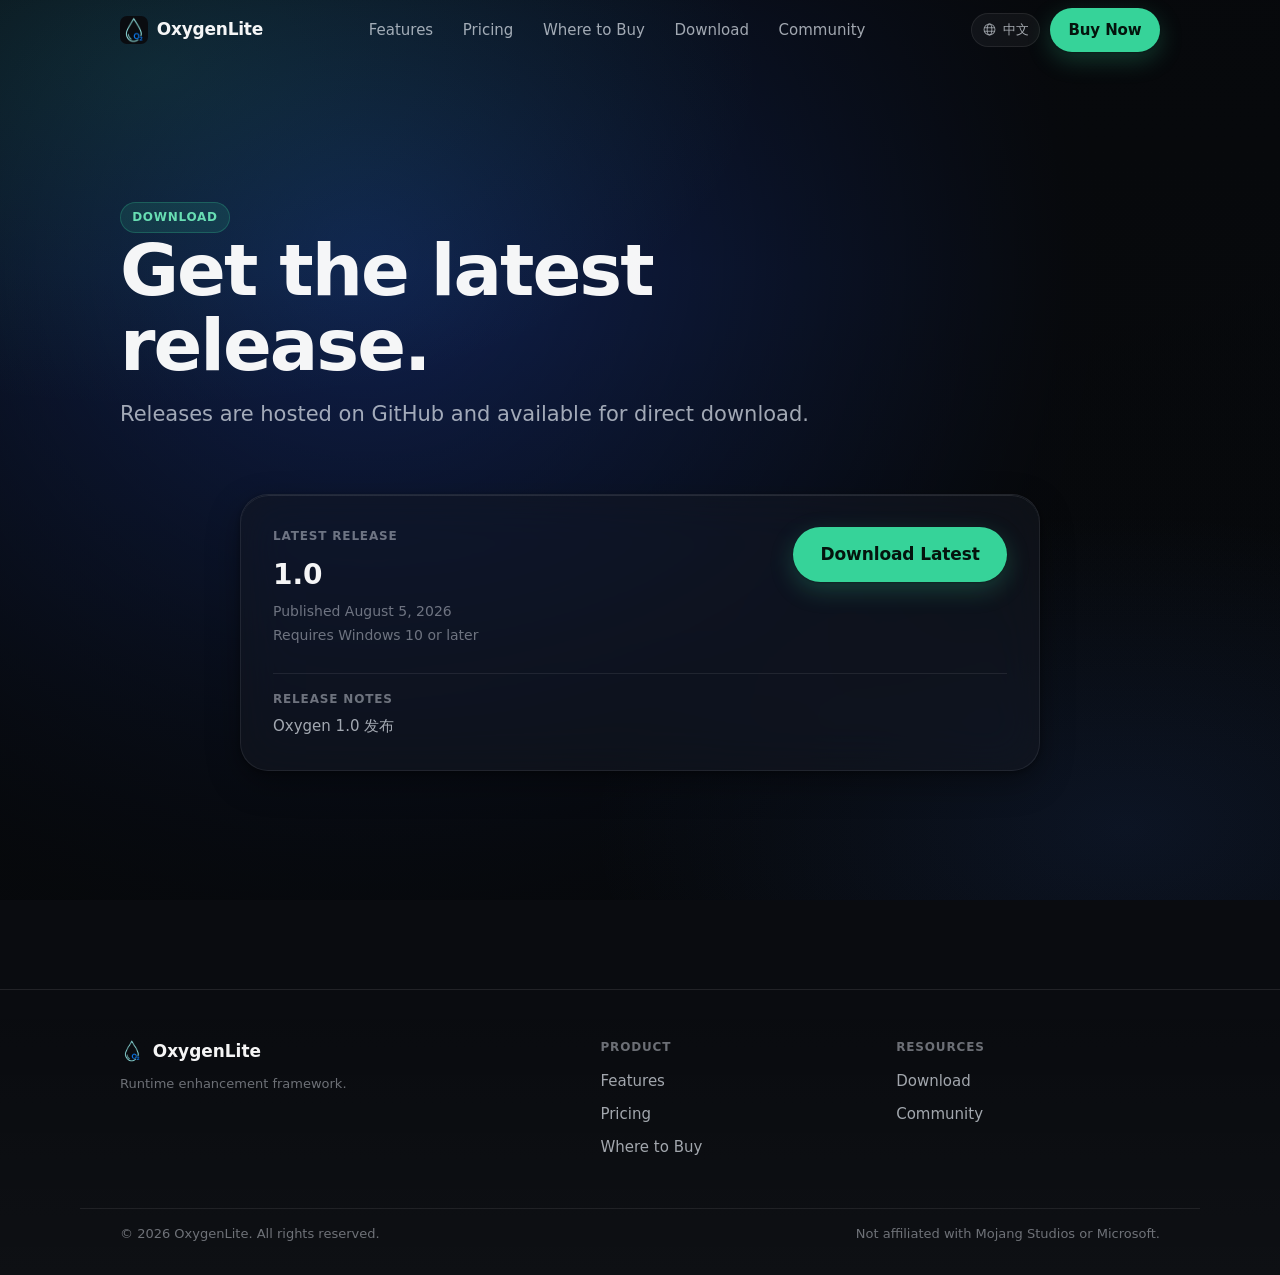
==== download.html @ be45eabd "OxygenLiteHTML OxygenLiteHTML" ====
<!DOCTYPE html>
<html lang="en" data-theme="dark">
<head>
<meta charset="utf-8">
<meta name="viewport" content="width=device-width, initial-scale=1.0, viewport-fit=cover">
<meta name="theme-color" content="#0a0c10">
<meta name="color-scheme" content="dark">
<title>Download — OxygenLite</title>
<link rel="icon" href="./Oxygen.png">
<style>
:root {
  color-scheme: dark;
  --brand-h: 158; --brand-s: 64%; --brand-l: 52%;
  --brand: hsl(var(--brand-h) var(--brand-s) var(--brand-l));
  --brand-bright: hsl(var(--brand-h) var(--brand-s) 64%);
  --brand-a12: hsl(var(--brand-h) var(--brand-s) var(--brand-l) / .12);
  --brand-a24: hsl(var(--brand-h) var(--brand-s) var(--brand-l) / .24);
  --brand-a40: hsl(var(--brand-h) var(--brand-s) var(--brand-l) / .4);
  --canvas: #0a0c10;
  --material-thick: rgba(14, 17, 22, .86);
  --material-regular: rgba(20, 24, 31, .62);
  --material-thin: rgba(255, 255, 255, .045);
  --blur-thick: 40px; --blur-regular: 24px; --blur-thin: 14px;
  --edge-highlight: rgba(255, 255, 255, .1);
  --separator: rgba(255, 255, 255, .08);
  --separator-strong: rgba(255, 255, 255, .14);
  --label: rgba(255, 255, 255, .96);
  --label-secondary: rgba(235, 240, 248, .68);
  --label-tertiary: rgba(235, 240, 248, .44);
  --shadow-md: 0 2px 6px rgba(0, 0, 0, .34), 0 12px 32px rgba(0, 0, 0, .34);
  --r-xs: 8px; --r-sm: 12px; --r-md: 16px; --r-lg: 22px; --r-xl: 28px; --r-pill: 999px;
  --sp-1: .25rem; --sp-2: .5rem; --sp-3: .75rem; --sp-4: 1rem;
  --sp-5: 1.5rem; --sp-6: 2rem; --sp-7: 3rem;
  --gutter: clamp(1.25rem, 4vw, 2.5rem);
  --page-max: 1120px;
  --font-ui: system-ui, -apple-system, "Segoe UI", Inter, Roboto, "PingFang SC", "Microsoft YaHei UI", sans-serif;
  --font-mono: ui-monospace, "SF Mono", "JetBrains Mono", Menlo, Consolas, monospace;
  --track-display: -.028em; --track-title: -.018em; --track-headline: -.01em;
  --lead-display: 1.04; --lead-title: 1.14; --lead-headline: 1.3; --lead-body: 1.62;
  --response-fast: .24s; --response-base: .34s;
  --ease-standard: cubic-bezier(.32, .72, 0, 1);
  --header-h: 60px;
  --z-nav: 100;
}
*, *::before, *::after { box-sizing: border-box; }
html { -webkit-text-size-adjust: 100%; scroll-behavior: smooth; scroll-padding-top: calc(var(--header-h) + var(--sp-6)); }
body {
  margin: 0; min-height: 100dvh; background: var(--canvas); color: var(--label-secondary);
  font-family: var(--font-ui); font-size: clamp(.9375rem, .9rem + .2vw, 1.0625rem);
  line-height: var(--lead-body); letter-spacing: 0;
  -webkit-font-smoothing: antialiased; overflow-x: hidden;
}
::selection { background: var(--brand-a40); color: #fff; }
img, svg { display: block; max-width: 100%; }
button { background: none; border: none; padding: 0; cursor: pointer; font: inherit; color: inherit; }
a { color: inherit; text-decoration: none; }
:focus-visible { outline: 2px solid var(--brand-bright); outline-offset: 3px; border-radius: var(--r-xs); }
h1, h2, h3, h4 { margin: 0; color: var(--label); font-weight: 600; text-wrap: balance; }
p { margin: 0; }
.t-display { font-size: clamp(2.5rem, 1.6rem + 4.2vw, 4.5rem); line-height: var(--lead-display); letter-spacing: var(--track-display); font-weight: 640; }
.t-title { font-size: clamp(1.875rem, 1.4rem + 2.1vw, 2.75rem); line-height: var(--lead-title); letter-spacing: var(--track-title); font-weight: 620; }
.t-body-lg { font-size: clamp(1.0625rem, 1rem + .5vw, 1.3125rem); line-height: 1.5; color: var(--label-secondary); }
.t-caption { font-size: .8125rem; line-height: 1.45; color: var(--label-tertiary); }
.measure { max-width: 68ch; }
.page { width: 100%; max-width: var(--page-max); margin-inline: auto; padding-inline: var(--gutter); }
.section { padding-block: clamp(4rem, 9vw, 7.5rem); }
.material {
  position: relative; background: var(--material-regular);
  backdrop-filter: blur(var(--blur-regular)) saturate(170%);
  -webkit-backdrop-filter: blur(var(--blur-regular)) saturate(170%);
  border: 1px solid var(--separator); border-radius: var(--r-lg); box-shadow: var(--shadow-md);
}
.material::before {
  content: ""; position: absolute; inset: 0; border-radius: inherit; padding-top: 1px;
  background: linear-gradient(to bottom, var(--edge-highlight), transparent 42%);
  -webkit-mask: linear-gradient(#000 0 0) content-box, linear-gradient(#000 0 0);
  -webkit-mask-composite: xor; mask-composite: exclude; pointer-events: none;
}
.reveal { opacity: 0; transition: opacity .8s var(--ease-standard); }
.reveal[data-revealed="true"] { opacity: 1; }
.btn {
  display: inline-flex; align-items: center; justify-content: center; gap: var(--sp-2);
  border-radius: var(--r-pill); font-weight: 590; letter-spacing: -.006em;
  white-space: nowrap; transition: background .2s, border-color .2s, box-shadow .2s;
}
.btn--md { padding: .6rem 1.15rem; font-size: .9375rem; }
.btn--lg { padding: .85rem 1.7rem; font-size: 1.0625rem; }
.btn--primary { background: var(--brand); color: #04140d; box-shadow: 0 1px 2px #0000004d, 0 8px 24px var(--brand-a24); }
.btn--primary:hover { background: var(--brand-bright); box-shadow: 0 1px 2px #0000004d, 0 10px 32px var(--brand-a40); }
.btn--secondary { background: var(--material-thin); color: var(--label); border: 1px solid var(--separator-strong); backdrop-filter: blur(var(--blur-thin)); }
.btn--secondary:hover { background: #ffffff17; border-color: #fff3; }
.backdrop { position: fixed; inset: 0; z-index: 0; overflow: hidden; pointer-events: none; background: var(--canvas); }
.backdrop__media {
  position: absolute; top: 0; left: 0; width: 50%; height: 50%; object-fit: cover;
  transform-origin: 0 0; transform: translate(-4vw, -4vh) scale(2.16);
  filter: blur(11px) saturate(.92) brightness(.88);
  background: radial-gradient(circle at 30% 30%, #1d4ed8, #0a0c10 60%);
}
.backdrop__scrim {
  position: absolute; inset: 0;
  background: linear-gradient(to bottom, #06080bbd, #06080b99 30%, #06080ba3, #06080bcc),
              radial-gradient(150% 95% at 50% 0%, transparent 38%, rgba(6,8,11,.36) 100%);
}
.backdrop__tint {
  position: absolute; inset: 0;
  background: radial-gradient(70% 55% at 12% 8%, var(--brand-a12), transparent 68%),
              radial-gradient(60% 50% at 88% 92%, rgba(63,125,251,.1), transparent 70%);
}
.shell { position: relative; z-index: 1; display: flex; flex-direction: column; min-height: 100dvh; }
main { flex: 1; }
.header {
  position: sticky; top: 0; z-index: var(--z-nav); background: transparent;
  transition: background-color var(--response-base); border-bottom: 1px solid transparent;
}
.header[data-scrolled="true"] {
  background: var(--material-thick);
  backdrop-filter: blur(var(--blur-thick)) saturate(180%);
  -webkit-backdrop-filter: blur(var(--blur-thick)) saturate(180%);
  border-bottom-color: var(--separator);
}
.header__inner { display: flex; align-items: center; justify-content: space-between; gap: var(--sp-5); height: var(--header-h); }
.brand { display: inline-flex; align-items: center; gap: .55rem; flex-shrink: 0; }
.brand__mark { width: 28px; height: 28px; border-radius: 7px; object-fit: contain; background: var(--canvas); }
.brand__name { color: var(--label); font-size: 1.0625rem; font-weight: 620; letter-spacing: -.014em; }
.nav { display: flex; align-items: center; gap: .35rem; margin-inline: auto; }
.nav__link { padding: .4rem .75rem; border-radius: var(--r-xs); color: var(--label-secondary); font-size: .9375rem; font-weight: 500; transition: color .2s; }
.nav__link:hover { color: var(--label); }
.header__actions { display: flex; align-items: center; gap: .6rem; flex-shrink: 0; }
.lang {
  display: inline-flex; align-items: center; gap: .35rem; padding: .35rem .65rem;
  border-radius: var(--r-pill); border: 1px solid var(--separator); background: var(--material-thin);
  color: var(--label-secondary); font-size: .8125rem; font-weight: 590; cursor: pointer;
  transition: color .2s, border-color .2s;
}
.lang:hover { color: var(--label); border-color: var(--separator-strong); }
.lang__globe { width: 15px; height: 15px; opacity: .8; }
.header__toggle { display: none; flex-direction: column; justify-content: center; gap: 5px; width: 34px; height: 34px; padding: 0 8px; border-radius: var(--r-xs); }
.header__bar { display: block; height: 1.5px; width: 100%; background: var(--label); border-radius: 1px; transition: transform .2s; }
.header__bar[data-open="true"]:first-child { transform: translateY(3.25px) rotate(45deg); }
.header__bar[data-open="true"]:last-child { transform: translateY(-3.25px) rotate(-45deg); }
.sheet { display: none; border-top: 1px solid var(--separator); background: var(--material-thick); backdrop-filter: blur(var(--blur-thick)); }
.sheet__nav { display: flex; flex-direction: column; padding: var(--sp-2) var(--gutter) var(--sp-4); }
.sheet__link { padding: .8rem 0; border-bottom: 1px solid var(--separator); color: var(--label-secondary); font-size: 1rem; }
@media (max-width: 900px) {
  .nav, .header__cta, .lang--desktop { display: none; }
  .header__toggle, .sheet { display: flex; }
  .sheet { flex-direction: column; }
}
.eyebrow {
  display: inline-flex; align-items: center; gap: var(--sp-2); align-self: flex-start;
  padding: .3rem .7rem; border-radius: var(--r-pill); background: var(--brand-a12);
  border: 1px solid var(--brand-a24); color: var(--brand-bright);
  font-size: .75rem; font-weight: 600; letter-spacing: .06em; text-transform: uppercase;
}
.hero-inner { padding-block: clamp(4.5rem, 11vw, 9rem) clamp(2rem, 5vw, 4rem); }
.hero-inner .t-display { max-width: 16ch; margin-bottom: var(--sp-4); }
.hero-inner .t-body-lg { max-width: 52ch; }

/* ===== 下载页面特有样式 ===== */
.release-card {
  max-width: 800px;
  margin: 0 auto;
  padding: var(--sp-6);
  border-radius: var(--r-xl);
  position: relative; overflow: hidden; isolation: isolate;
  transition: border-color var(--response-base);
}
.release-card:hover { border-color: var(--separator-strong); }
.release-card__glow {
  position: absolute; inset: -1px; z-index: -1; border-radius: inherit;
  background: radial-gradient(
    26rem circle at var(--px, 50%) var(--py, 50%),
    hsl(var(--brand-h) var(--brand-s) var(--brand-l) / .16),
    transparent 62%
  );
  opacity: var(--glow, 0);
  transition: opacity var(--response-base) var(--ease-standard);
  pointer-events: none;
}
.release-card__header {
  display: flex; justify-content: space-between; align-items: flex-start;
  gap: var(--sp-4); margin-bottom: var(--sp-4); flex-wrap: wrap;
}
.release-card__info { flex: 1; min-width: 200px; }
.release-card__label {
  font-size: .75rem; font-weight: 640; letter-spacing: .07em;
  text-transform: uppercase; color: var(--label-tertiary); margin-bottom: .3rem;
}
.release-card__version {
  font-size: 1.75rem; font-weight: 650; color: var(--label); margin-bottom: .2rem;
}
.release-card__meta {
  font-size: .875rem; color: var(--label-tertiary); margin-bottom: .1rem;
}
.release-card__notes {
  margin-top: var(--sp-5); padding-top: var(--sp-4);
  border-top: 1px solid var(--separator);
}
.release-card__notes-label {
  font-size: .75rem; font-weight: 640; letter-spacing: .07em;
  text-transform: uppercase; color: var(--label-tertiary); margin-bottom: .3rem;
}
.release-card__notes-text { font-size: .9375rem; color: var(--label-secondary); }
.release-card__cta { flex-shrink: 0; }

.footer { margin-top: clamp(4rem, 8vw, 7rem); padding-top: var(--sp-7); background: linear-gradient(to bottom, transparent, rgba(255,255,255,.018)); border-top: 1px solid var(--separator); }
.footer__inner { display: grid; grid-template-columns: 1.7fr 1fr 1fr; gap: var(--sp-6); padding-bottom: var(--sp-7); }
.footer__brand { display: flex; flex-direction: column; gap: .6rem; max-width: 22rem; }
.footer__mark { border-radius: 6px; }
.footer__name { color: var(--label); font-weight: 620; }
.footer__col { display: flex; flex-direction: column; gap: .55rem; }
.footer__heading { font-size: .75rem; font-weight: 640; letter-spacing: .07em; text-transform: uppercase; color: var(--label-tertiary); margin-bottom: .2rem; }
.footer__link { color: var(--label-secondary); font-size: .9375rem; transition: color .2s; }
.footer__link:hover { color: var(--label); }
.footer__base { display: flex; justify-content: space-between; gap: var(--sp-4); flex-wrap: wrap; padding-block: var(--sp-4) var(--sp-6); border-top: 1px solid var(--separator); }
@media (max-width: 900px) { .footer__inner { grid-template-columns: 1fr 1fr; } .footer__brand { grid-column: 1 / -1; } }
@media (prefers-reduced-motion: reduce) {
  .reveal { opacity: 1 !important; transition: none !important; }
  .release-card__glow { transition: none !important; }
}
</style>
</head>
<body>

<div class="backdrop" aria-hidden="true">
  <div class="backdrop__media"></div>
  <div class="backdrop__scrim"></div>
  <div class="backdrop__tint"></div>
</div>

<div class="shell">
  <header class="header" id="siteHeader">
    <div class="header__inner page">
      <a class="brand" href="index.html">
        <img class="brand__mark" src="./Oxygen.png" alt="OxygenLite" width="28" height="28">
        <span class="brand__name">OxygenLite</span>
      </a>
      <nav class="nav" aria-label="Main">
        <a href="index.html#features" class="nav__link" data-i18n="nav_features">Features</a>
        <a href="index.html#pricing" class="nav__link" data-i18n="nav_pricing">Pricing</a>
        <a href="buy.html" class="nav__link" data-i18n="nav_buy">Where to Buy</a>
        <a href="download.html" class="nav__link" data-i18n="nav_download">Download</a>
        <a href="community.html" class="nav__link" data-i18n="nav_community">Community</a>
      </nav>
      <div class="header__actions">
        <button class="lang lang--desktop" type="button" id="langToggle">
          <svg class="lang__globe" viewBox="0 0 20 20" aria-hidden="true">
            <circle cx="10" cy="10" r="7.25" fill="none" stroke="currentColor" stroke-width="1.4"/>
            <ellipse cx="10" cy="10" rx="3.1" ry="7.25" fill="none" stroke="currentColor" stroke-width="1.4"/>
            <path d="M3 7.6h14M3 12.4h14" stroke="currentColor" stroke-width="1.4" fill="none"/>
          </svg>
          <span id="langLabel">中文</span>
        </button>
        <a href="buy.html" class="btn btn--primary btn--md header__cta" data-i18n="header_buy">Buy Now</a>
        <button class="header__toggle" type="button" aria-label="Menu" aria-expanded="false" id="menuToggle">
          <span class="header__bar" data-open="false"></span>
          <span class="header__bar" data-open="false"></span>
        </button>
      </div>
    </div>
    <div class="sheet" id="mobileSheet" style="display: none;">
      <nav class="sheet__nav">
        <a href="index.html#features" class="sheet__link" data-i18n="nav_features">Features</a>
        <a href="index.html#pricing" class="sheet__link" data-i18n="nav_pricing">Pricing</a>
        <a href="buy.html" class="sheet__link" data-i18n="nav_buy">Where to Buy</a>
        <a href="download.html" class="sheet__link" data-i18n="nav_download">Download</a>
        <a href="community.html" class="sheet__link" data-i18n="nav_community">Community</a>
        <button class="sheet__link" type="button" id="langToggleMobile" style="text-align:left; border:none; color:var(--brand-bright);">中文</button>
      </nav>
    </div>
  </header>

  <main>
    <section class="hero-inner">
      <div class="page">
        <span class="reveal eyebrow" data-revealed="true" data-i18n="download_badge">Download</span>
        <h1 class="t-display reveal" data-revealed="true" data-i18n="download_title">Get the latest release.</h1>
        <p class="t-body-lg reveal" data-revealed="true" data-i18n="download_subtitle">Releases are hosted on GitHub and available for direct download.</p>
      </div>
    </section>

    <section class="section" style="padding-top:0">
      <div class="page">
        <!-- 最新版本卡片 -->
        <div class="release-card material reveal" data-revealed="true">
          <span class="release-card__glow" aria-hidden="true"></span>
          <div class="release-card__header">
            <div class="release-card__info">
              <p class="release-card__label" data-i18n="download_latest_label">Latest Release</p>
              <h2 class="release-card__version" data-i18n="download_latest_version">1.0</h2>
              <p class="release-card__meta" data-i18n="download_latest_date">Published August 5, 2026</p>
              <p class="release-card__meta" data-i18n="download_latest_req">Requires Windows 10 or later</p>
            </div>
            <a href="https://github.com/Mscnqwq/oxygenlite/releases/tag/OxygenMain" target="_blank" rel="noopener noreferrer" class="btn btn--primary btn--lg release-card__cta" data-i18n="download_latest_cta">Download Latest</a>
          </div>
          <div class="release-card__notes">
            <p class="release-card__notes-label" data-i18n="download_notes_label">Release Notes</p>
            <p class="release-card__notes-text" data-i18n="download_notes_text">Oxygen 1.0 发布</p>
          </div>
        </div>
      </div>
    </section>
  </main>

  <footer class="footer">
    <div class="footer__inner page">
      <div class="footer__brand">
        <div style="display:flex;align-items:center;gap:.55rem;">
          <img src="./Oxygen.png" alt="" width="24" height="24" class="footer__mark">
          <span class="footer__name">OxygenLite</span>
        </div>
        <p class="t-caption" data-i18n="footer_tagline">Runtime enhancement framework.</p>
      </div>
      <nav class="footer__col">
        <h3 class="footer__heading" data-i18n="footer_product">Product</h3>
        <a href="index.html#features" class="footer__link" data-i18n="nav_features">Features</a>
        <a href="index.html#pricing" class="footer__link" data-i18n="nav_pricing">Pricing</a>
        <a href="buy.html" class="footer__link" data-i18n="nav_buy">Where to Buy</a>
      </nav>
      <nav class="footer__col">
        <h3 class="footer__heading" data-i18n="footer_resources">Resources</h3>
        <a href="download.html" class="footer__link" data-i18n="nav_download">Download</a>
        <a href="community.html" class="footer__link" data-i18n="nav_community">Community</a>
      </nav>
    </div>
    <div class="footer__base page">
      <p class="t-caption" data-i18n="footer_copy">© 2026 OxygenLite. All rights reserved.</p>
      <p class="t-caption" data-i18n="footer_disclaimer">Not affiliated with Mojang Studios or Microsoft.</p>
    </div>
  </footer>
</div>

<script>
const i18n = {
  en: {
    nav_features: "Features", nav_pricing: "Pricing", nav_buy: "Where to Buy",
    nav_download: "Download", nav_community: "Community",
    header_buy: "Buy Now",
    download_badge: "Download",
    download_title: "Get the latest release.",
    download_subtitle: "Releases are hosted on GitHub and available for direct download.",
    download_latest_label: "Latest Release",
    download_latest_version: "1.0",
    download_latest_date: "Published August 5, 2026",
    download_latest_req: "Requires Windows 10 or later",
    download_latest_cta: "Download Latest",
    download_notes_label: "Release Notes",
    download_notes_text: "Oxygen 1.0 发布",
    footer_tagline: "Runtime enhancement framework.",
    footer_product: "Product", footer_resources: "Resources",
    footer_copy: "© 2026 OxygenLite. All rights reserved.",
    footer_disclaimer: "Not affiliated with Mojang Studios or Microsoft."
  },
  zh: {
    nav_features: "功能", nav_pricing: "定价", nav_buy: "购买渠道",
    nav_download: "下载", nav_community: "社区",
    header_buy: "立即购买",
    download_badge: "下载",
    download_title: "获取最新版本。",
    download_subtitle: "发布包托管在 GitHub，支持直接下载。",
    download_latest_label: "最新版本",
    download_latest_version: "1.0",
    download_latest_date: "发布于 2026 年 8 月 5 日",
    download_latest_req: "需要 Windows 10 或更高版本",
    download_latest_cta: "下载最新版",
    download_notes_label: "更新说明",
    download_notes_text: "Oxygen 1.0 发布",
    footer_tagline: "运行时增强框架。",
    footer_product: "产品", footer_resources: "资源",
    footer_copy: "© 2026 OxygenLite. 版权所有。",
    footer_disclaimer: "与 Mojang Studios 或 Microsoft 无关。"
  }
};

let currentLang = "en";
function setLang(lang) {
  currentLang = lang;
  const dict = i18n[lang];
  document.querySelectorAll("[data-i18n]").forEach(el => {
    const key = el.getAttribute("data-i18n");
    if (dict[key] !== undefined) el.textContent = dict[key];
  });
  const label = lang === "en" ? "中文" : "EN";
  document.getElementById("langLabel").textContent = label;
  document.getElementById("langToggleMobile").textContent = label;
  document.documentElement.lang = lang === "en" ? "en" : "zh-CN";
}
document.getElementById("langToggle").addEventListener("click", () => setLang(currentLang === "en" ? "zh" : "en"));
document.getElementById("langToggleMobile").addEventListener("click", () => setLang(currentLang === "en" ? "zh" : "en"));
setLang("en");

const header = document.getElementById("siteHeader");
const onScroll = () => { header.dataset.scrolled = window.scrollY > 10 ? "true" : "false"; };
onScroll();
window.addEventListener("scroll", onScroll, { passive: true });

const toggle = document.getElementById("menuToggle");
const sheet = document.getElementById("mobileSheet");
toggle.addEventListener("click", () => {
  const open = sheet.style.display === "none" || sheet.style.display === "";
  sheet.style.display = open ? "flex" : "none";
  toggle.setAttribute("aria-expanded", String(open));
  toggle.querySelectorAll(".header__bar").forEach(b => b.dataset.open = String(open));
});
sheet.querySelectorAll("a").forEach(a => a.addEventListener("click", () => {
  sheet.style.display = "none";
  toggle.setAttribute("aria-expanded", "false");
  toggle.querySelectorAll(".header__bar").forEach(b => b.dataset.open = "false");
}));

const reveals = document.querySelectorAll(".reveal");
if ("IntersectionObserver" in window) {
  const io = new IntersectionObserver(entries => {
    entries.forEach(e => { if (e.isIntersecting) { e.target.dataset.revealed = "true"; io.unobserve(e.target); } });
  }, { threshold: 0.1, rootMargin: "0px 0px -5% 0px" });
  reveals.forEach(el => io.observe(el));
} else { reveals.forEach(el => el.dataset.revealed = "true"); }

// 光晕效果
document.querySelectorAll(".release-card").forEach(card => {
  card.addEventListener("pointermove", e => {
    const rect = card.getBoundingClientRect();
    card.style.setProperty("--px", `${e.clientX - rect.left}px`);
    card.style.setProperty("--py", `${e.clientY - rect.top}px`);
    card.style.setProperty("--glow", "1");
  });
  card.addEventListener("pointerleave", () => card.style.setProperty("--glow", "0"));
});
</script>
</body>
</html>
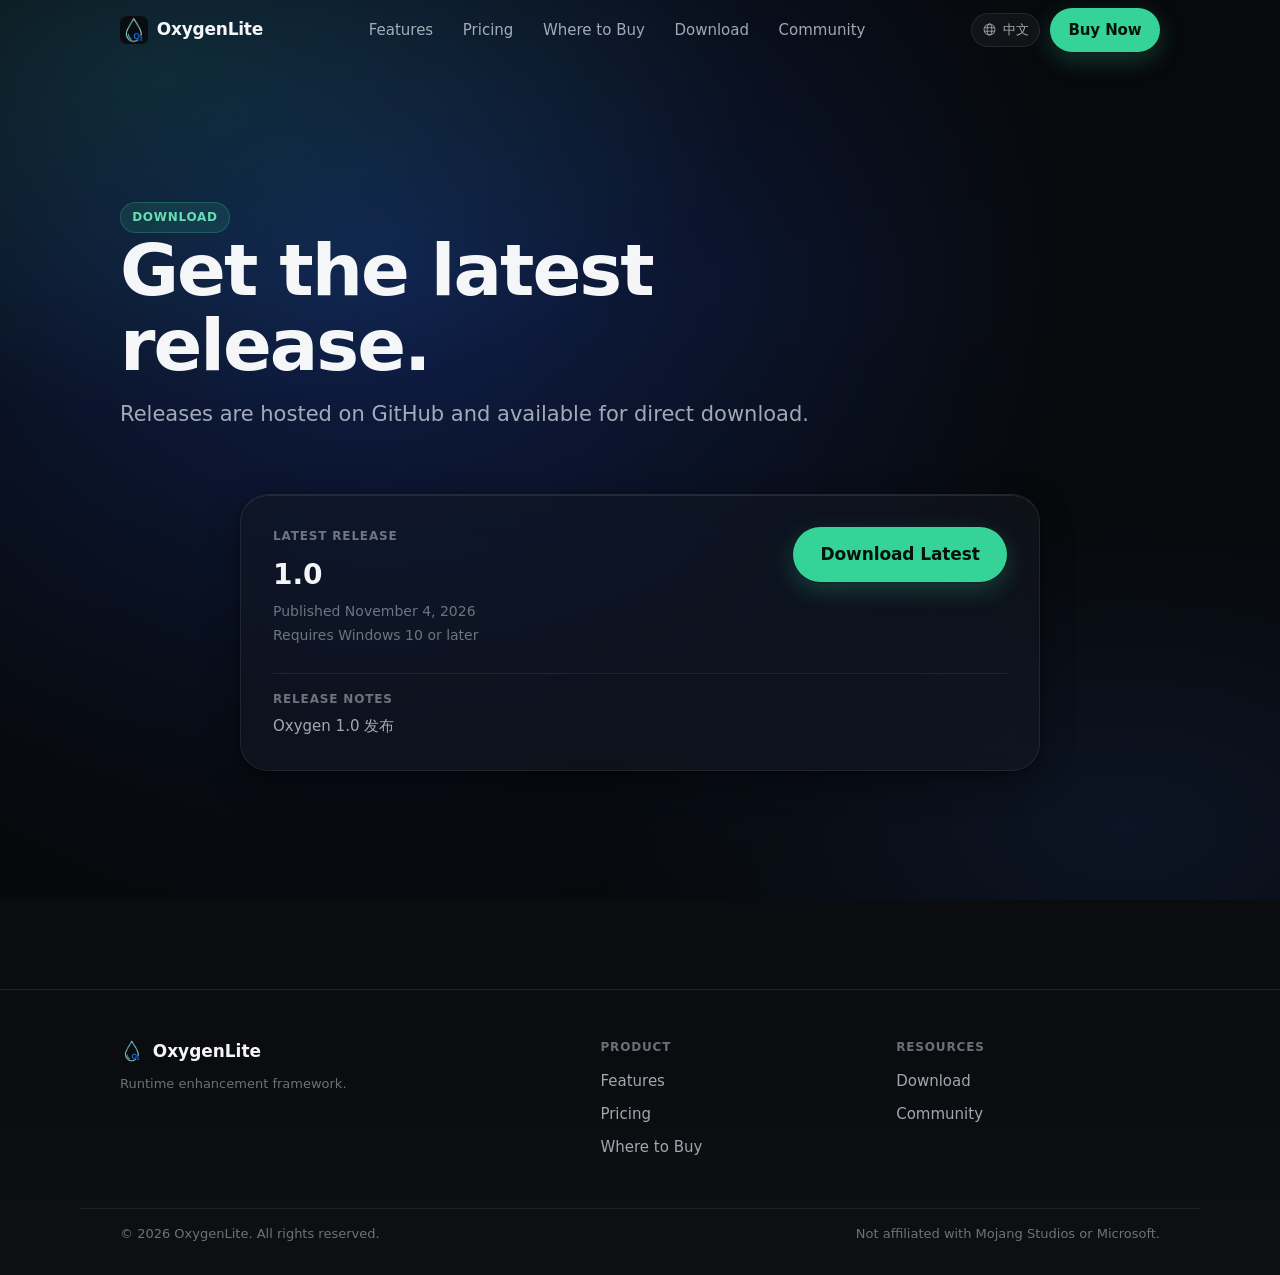
==== commit b762b20b: "Update download.html" ====
--- a/download.html
+++ b/download.html
@@ -288,7 +288,7 @@
             <div class="release-card__info">
               <p class="release-card__label" data-i18n="download_latest_label">Latest Release</p>
               <h2 class="release-card__version" data-i18n="download_latest_version">1.0</h2>
-              <p class="release-card__meta" data-i18n="download_latest_date">Published August 5, 2026</p>
+              <p class="release-card__meta" data-i18n="download_latest_date">Published November 4, 2026</p>
               <p class="release-card__meta" data-i18n="download_latest_req">Requires Windows 10 or later</p>
             </div>
             <a href="https://github.com/Mscnqwq/oxygenlite/releases/tag/OxygenMain" target="_blank" rel="noopener noreferrer" class="btn btn--primary btn--lg release-card__cta" data-i18n="download_latest_cta">Download Latest</a>
@@ -341,7 +341,7 @@
     download_subtitle: "Releases are hosted on GitHub and available for direct download.",
     download_latest_label: "Latest Release",
     download_latest_version: "1.0",
-    download_latest_date: "Published August 5, 2026",
+    download_latest_date: "Published November 4, 2026",
     download_latest_req: "Requires Windows 10 or later",
     download_latest_cta: "Download Latest",
     download_notes_label: "Release Notes",
@@ -360,7 +360,7 @@
     download_subtitle: "发布包托管在 GitHub，支持直接下载。",
     download_latest_label: "最新版本",
     download_latest_version: "1.0",
-    download_latest_date: "发布于 2026 年 8 月 5 日",
+    download_latest_date: "发布于 2026 年 11 月 4 日",
     download_latest_req: "需要 Windows 10 或更高版本",
     download_latest_cta: "下载最新版",
     download_notes_label: "更新说明",
@@ -428,4 +428,4 @@
 });
 </script>
 </body>
-</html>+</html>
